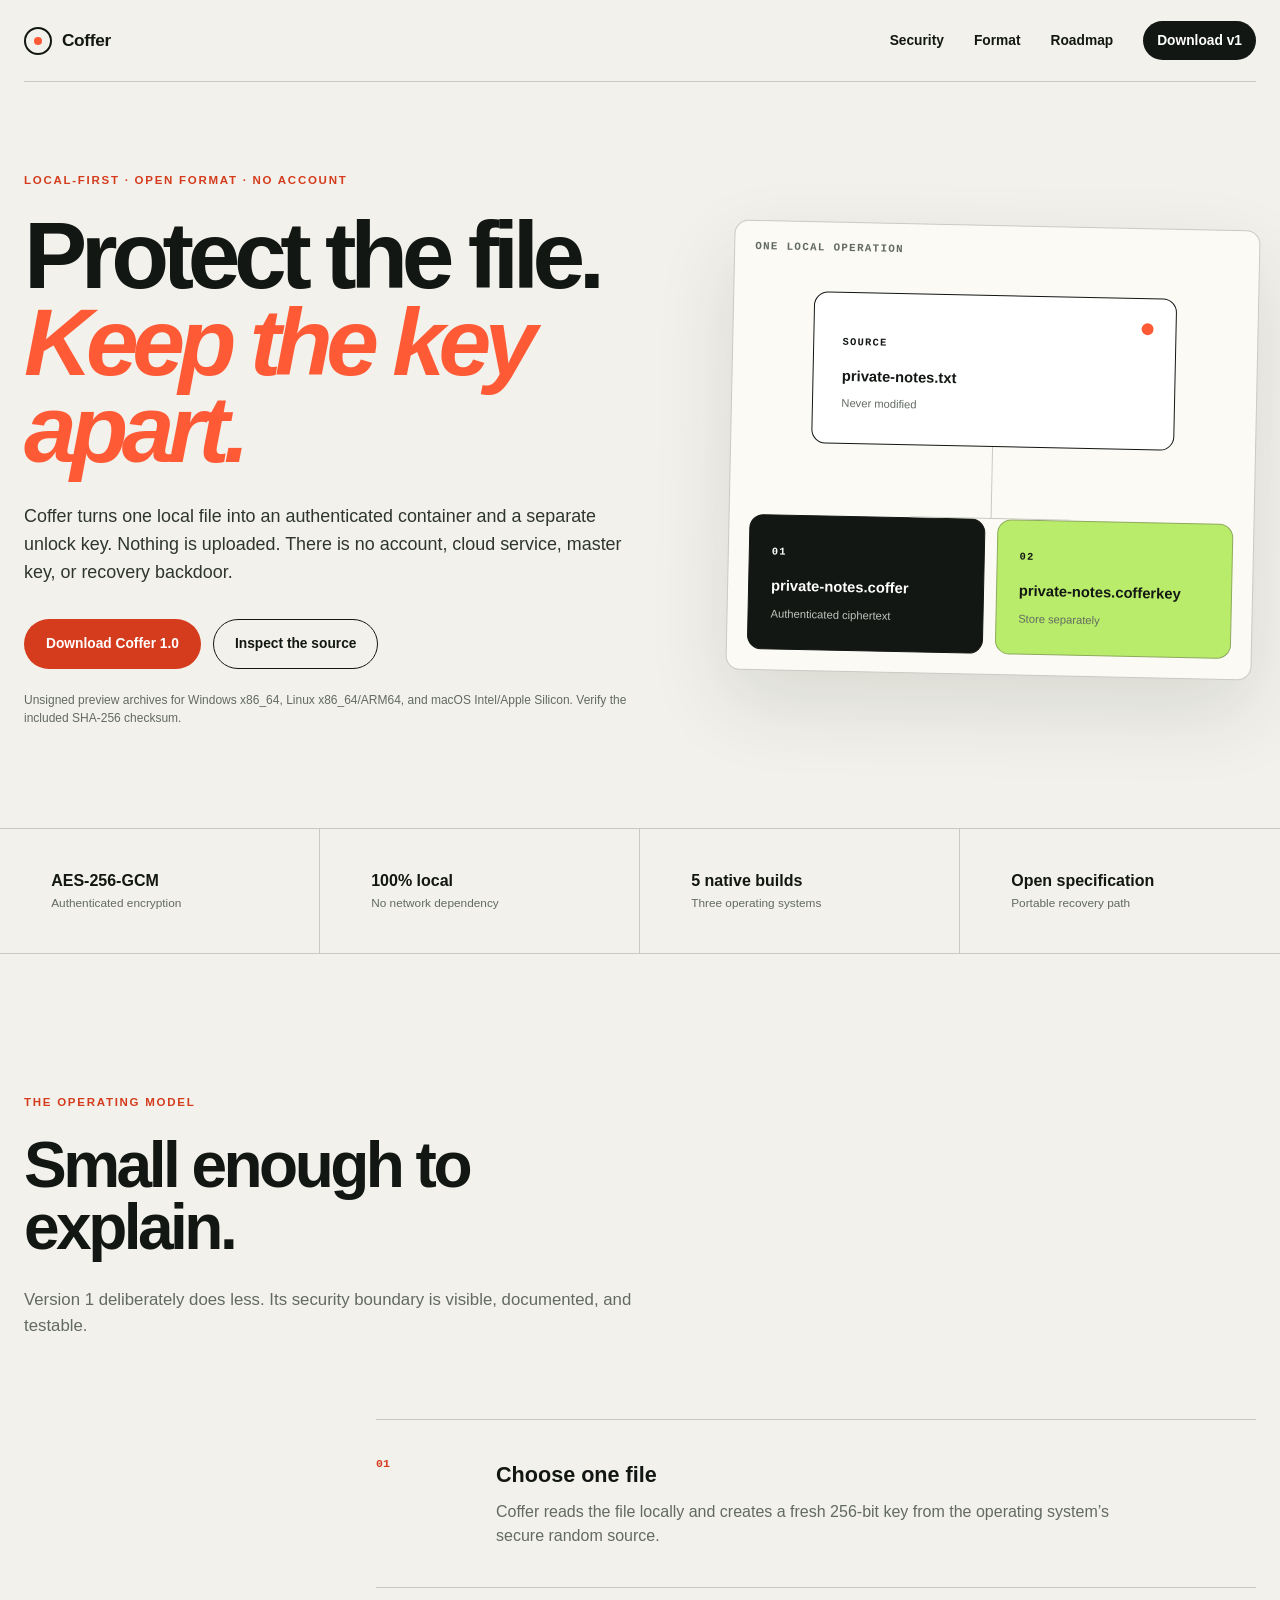
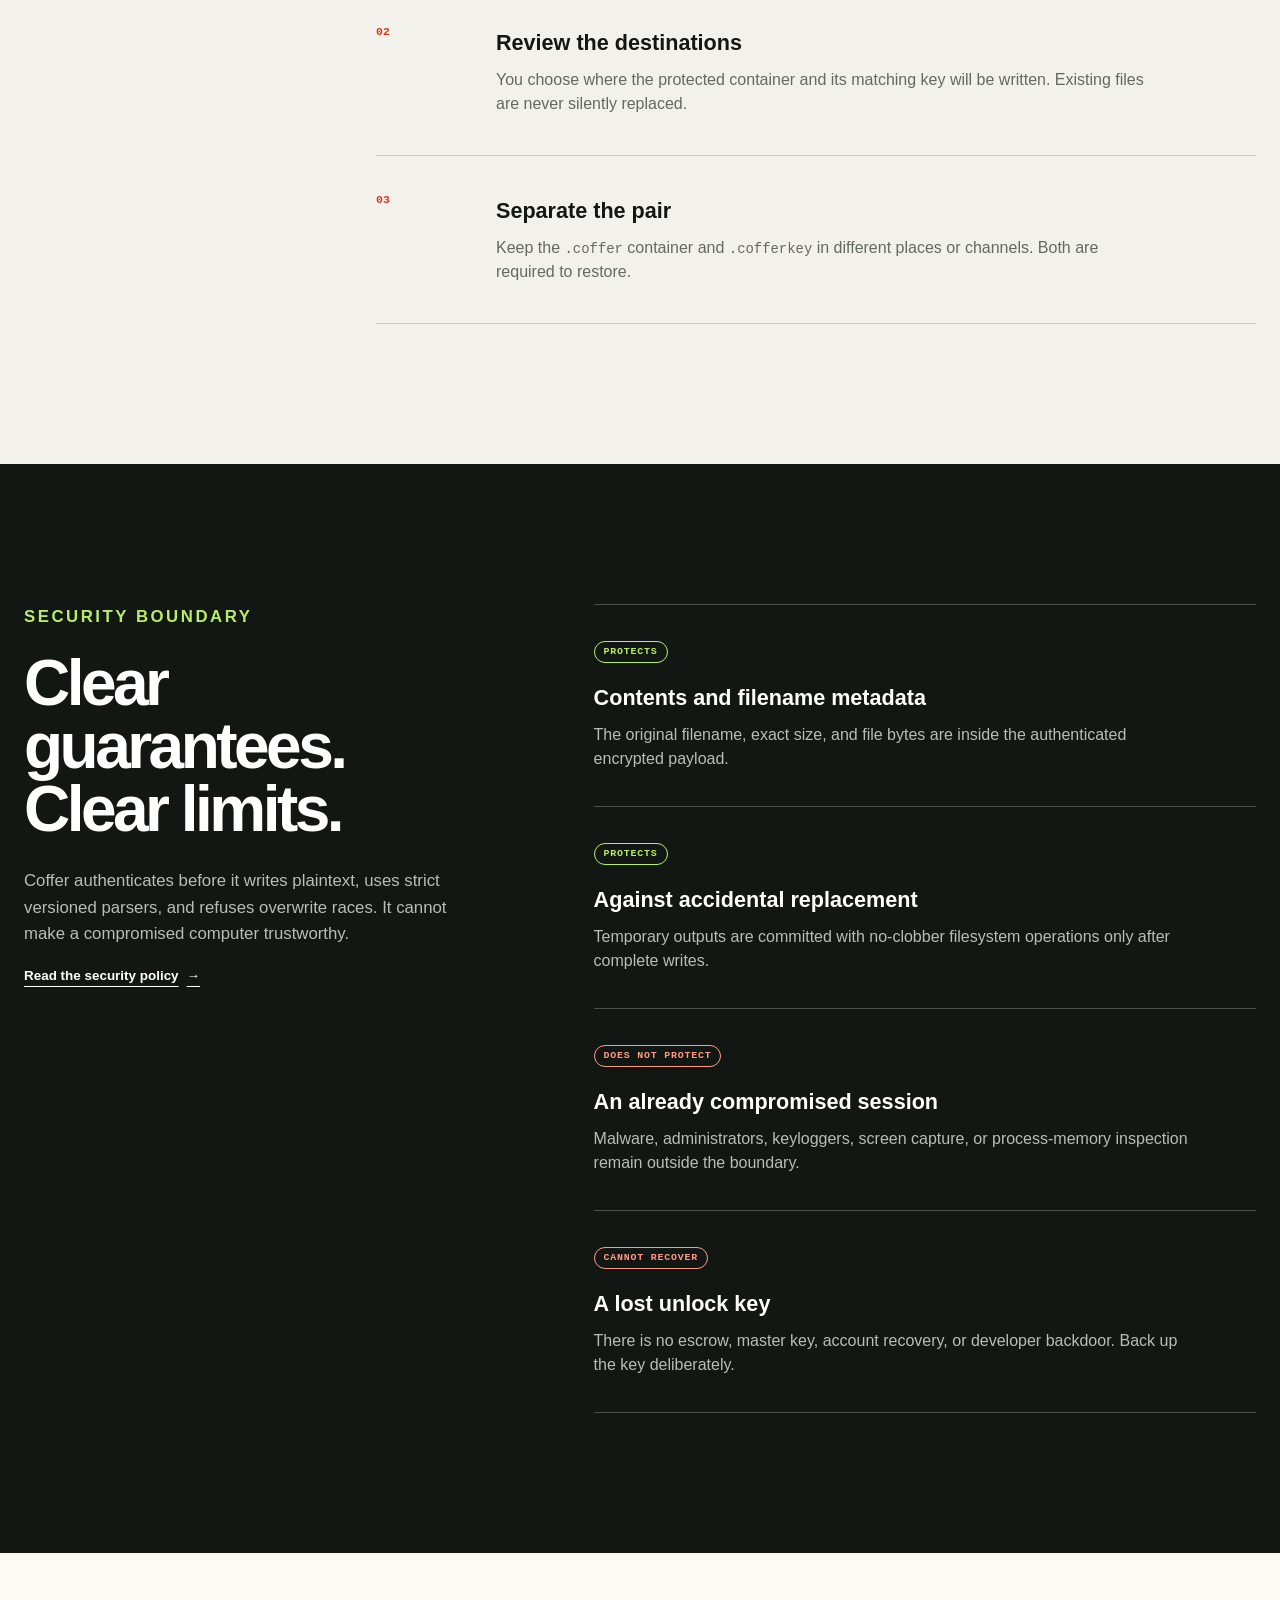
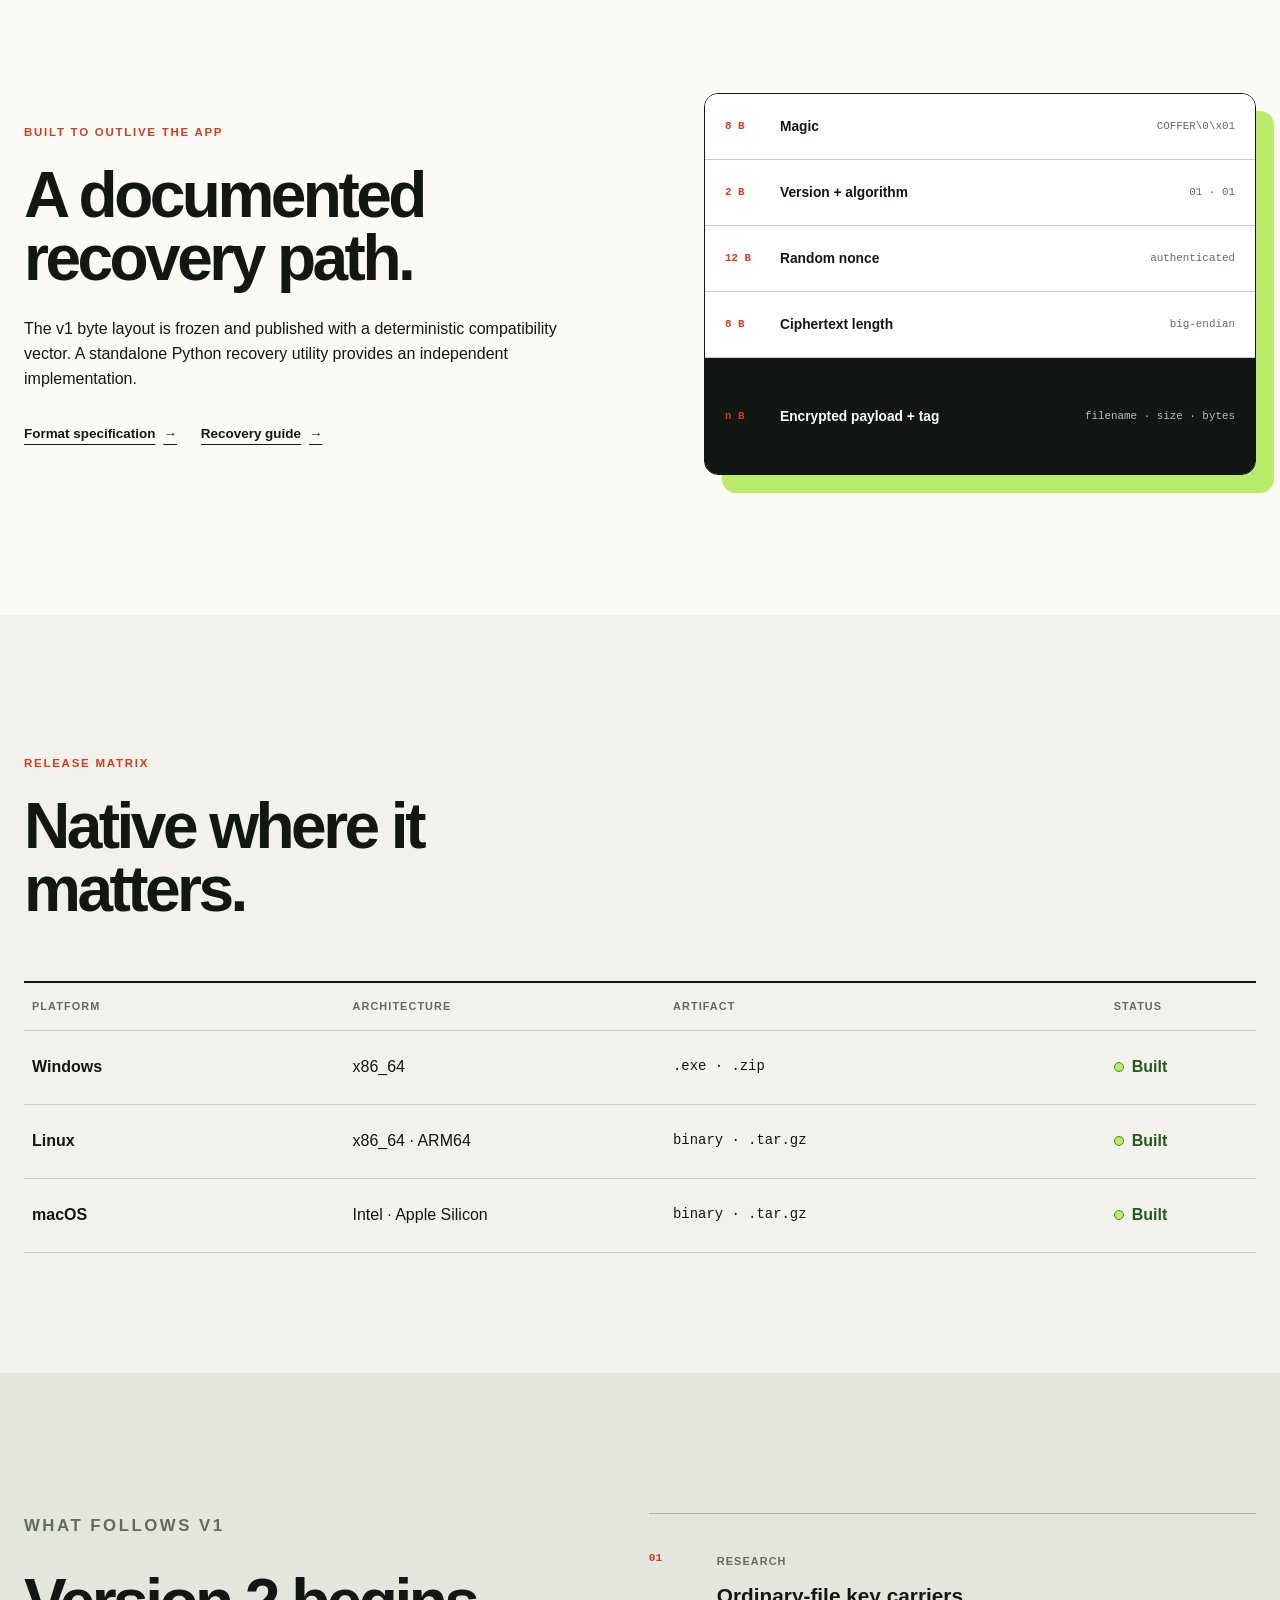
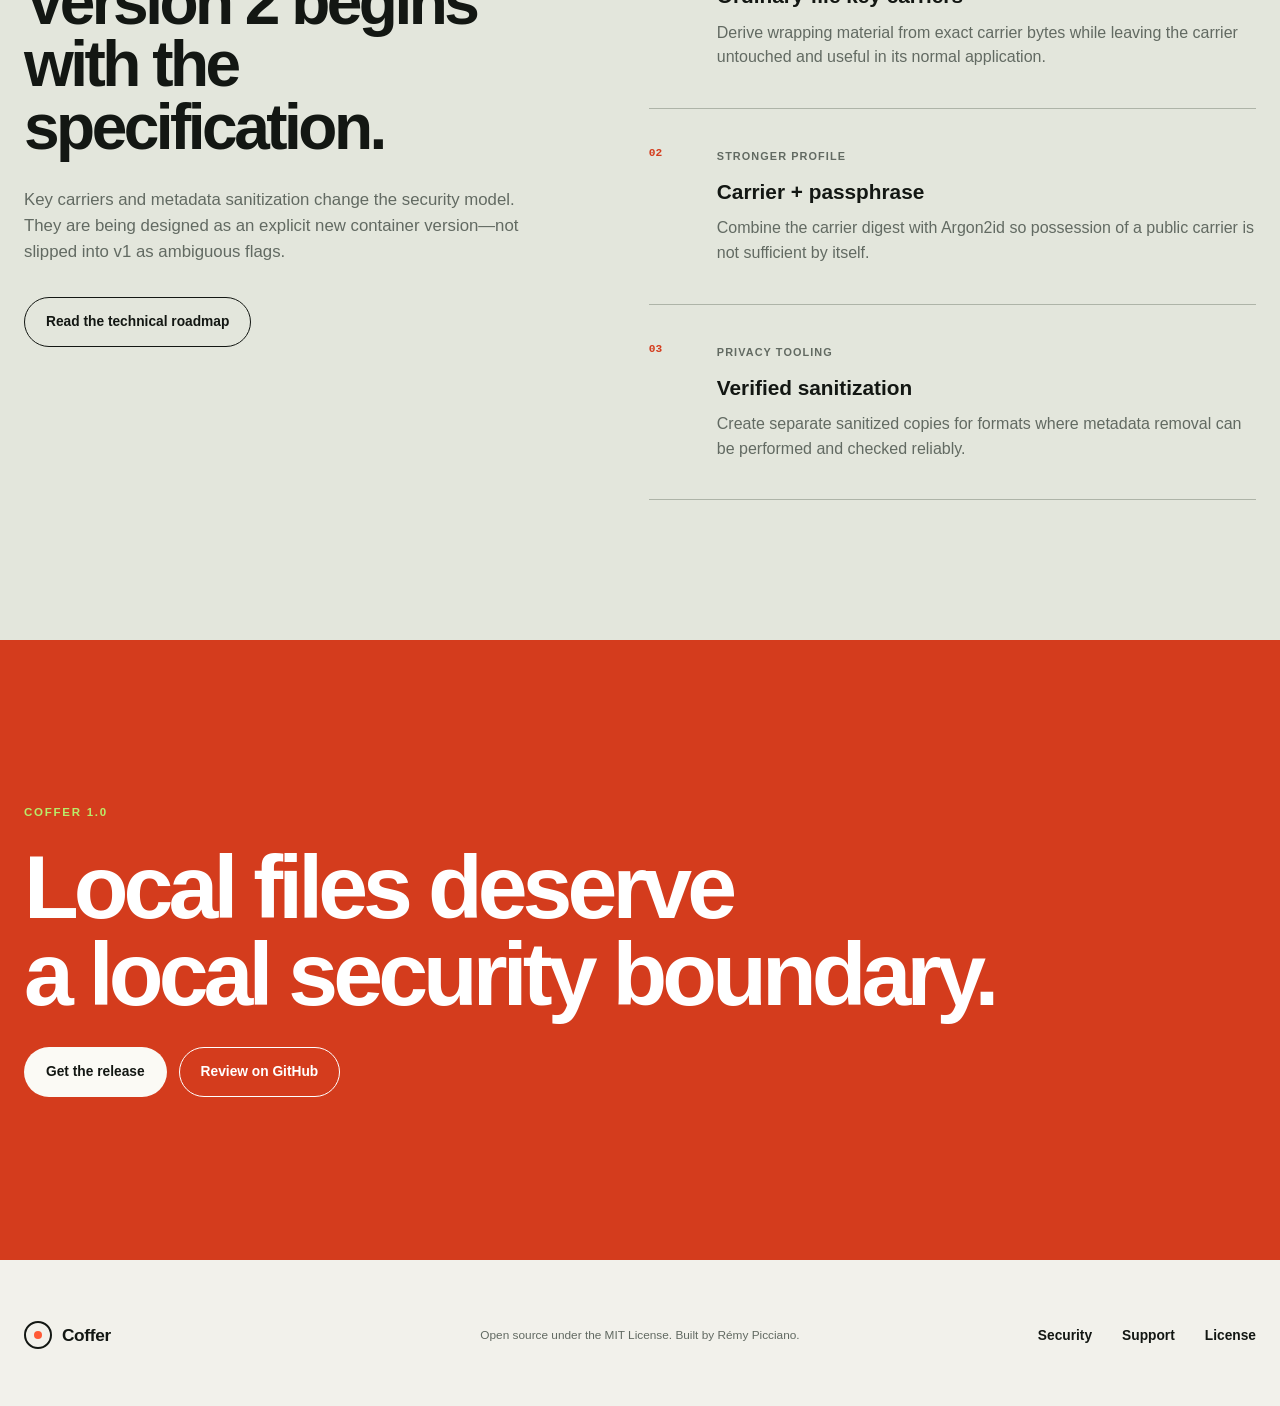
==== site/index.html @ 962eacc4 "feat(site): launch Coffer project pages" ====
<!doctype html>
<html lang="en">
  <head>
    <meta charset="utf-8">
    <meta name="viewport" content="width=device-width, initial-scale=1">
    <meta name="theme-color" content="#131713">
    <meta name="description" content="Coffer is a local-first desktop application for authenticated file encryption on macOS, Windows, and Linux.">
    <meta property="og:title" content="Coffer — protect a file, keep the key apart">
    <meta property="og:description" content="Auditable, local-first file protection with a documented open format and no recovery backdoor.">
    <meta property="og:type" content="website">
    <meta property="og:url" content="https://remypicciano.github.io/coffer/">
    <title>Coffer — local-first file protection</title>
    <link rel="canonical" href="https://remypicciano.github.io/coffer/">
    <link rel="manifest" href="site.webmanifest">
    <link rel="stylesheet" href="styles.css">
  </head>
  <body>
    <a class="skip-link" href="#main">Skip to content</a>
    <header class="site-header">
      <a class="wordmark" href="#top" aria-label="Coffer home">
        <span class="mark" aria-hidden="true"><span></span></span>
        <span>Coffer</span>
      </a>
      <nav aria-label="Primary navigation">
        <a href="#security">Security</a>
        <a href="#format">Format</a>
        <a href="#roadmap">Roadmap</a>
        <a class="nav-download" href="https://github.com/remypicciano/coffer/releases/latest">Download v1</a>
      </nav>
    </header>

    <main id="main">
      <section class="hero" id="top" aria-labelledby="hero-title">
        <div class="hero-copy">
          <p class="eyebrow">Local-first · open format · no account</p>
          <h1 id="hero-title">Protect the file.<br><em>Keep the key apart.</em></h1>
          <p class="lede">Coffer turns one local file into an authenticated container and a separate unlock key. Nothing is uploaded. There is no account, cloud service, master key, or recovery backdoor.</p>
          <div class="hero-actions">
            <a class="button button-primary" href="https://github.com/remypicciano/coffer/releases/latest">Download Coffer 1.0</a>
            <a class="button button-secondary" href="https://github.com/remypicciano/coffer">Inspect the source</a>
          </div>
          <p class="release-note">Unsigned preview archives for Windows x86_64, Linux x86_64/ARM64, and macOS Intel/Apple Silicon. Verify the included SHA-256 checksum.</p>
        </div>

        <div class="artifact" aria-label="Diagram showing one source file becoming a protected container and a separate key">
          <div class="artifact-label">One local operation</div>
          <div class="source-file">
            <span class="file-corner" aria-hidden="true"></span>
            <span class="file-type">SOURCE</span>
            <strong>private-notes.txt</strong>
            <small>Never modified</small>
          </div>
          <div class="split-line" aria-hidden="true"><span></span></div>
          <div class="outputs">
            <div class="output output-dark">
              <span>01</span>
              <strong>private-notes.coffer</strong>
              <small>Authenticated ciphertext</small>
            </div>
            <div class="output output-key">
              <span>02</span>
              <strong>private-notes.cofferkey</strong>
              <small>Store separately</small>
            </div>
          </div>
        </div>
      </section>

      <section class="proof-strip" aria-label="Version 1 release facts">
        <div><strong>AES-256-GCM</strong><span>Authenticated encryption</span></div>
        <div><strong>100% local</strong><span>No network dependency</span></div>
        <div><strong>5 native builds</strong><span>Three operating systems</span></div>
        <div><strong>Open specification</strong><span>Portable recovery path</span></div>
      </section>

      <section class="section how" aria-labelledby="how-title">
        <div class="section-heading">
          <p class="eyebrow">The operating model</p>
          <h2 id="how-title">Small enough to explain.</h2>
          <p>Version 1 deliberately does less. Its security boundary is visible, documented, and testable.</p>
        </div>
        <ol class="steps">
          <li>
            <span class="step-number">01</span>
            <div><h3>Choose one file</h3><p>Coffer reads the file locally and creates a fresh 256-bit key from the operating system’s secure random source.</p></div>
          </li>
          <li>
            <span class="step-number">02</span>
            <div><h3>Review the destinations</h3><p>You choose where the protected container and its matching key will be written. Existing files are never silently replaced.</p></div>
          </li>
          <li>
            <span class="step-number">03</span>
            <div><h3>Separate the pair</h3><p>Keep the <code>.coffer</code> container and <code>.cofferkey</code> in different places or channels. Both are required to restore.</p></div>
          </li>
        </ol>
      </section>

      <section class="section security" id="security" aria-labelledby="security-title">
        <div class="security-intro">
          <p class="eyebrow light">Security boundary</p>
          <h2 id="security-title">Clear guarantees.<br>Clear limits.</h2>
          <p>Coffer authenticates before it writes plaintext, uses strict versioned parsers, and refuses overwrite races. It cannot make a compromised computer trustworthy.</p>
          <a class="text-link light" href="https://github.com/remypicciano/coffer/blob/main/SECURITY.md">Read the security policy <span aria-hidden="true">→</span></a>
        </div>
        <div class="boundary-list">
          <article>
            <span class="status status-yes">Protects</span>
            <h3>Contents and filename metadata</h3>
            <p>The original filename, exact size, and file bytes are inside the authenticated encrypted payload.</p>
          </article>
          <article>
            <span class="status status-yes">Protects</span>
            <h3>Against accidental replacement</h3>
            <p>Temporary outputs are committed with no-clobber filesystem operations only after complete writes.</p>
          </article>
          <article>
            <span class="status status-no">Does not protect</span>
            <h3>An already compromised session</h3>
            <p>Malware, administrators, keyloggers, screen capture, or process-memory inspection remain outside the boundary.</p>
          </article>
          <article>
            <span class="status status-no">Cannot recover</span>
            <h3>A lost unlock key</h3>
            <p>There is no escrow, master key, account recovery, or developer backdoor. Back up the key deliberately.</p>
          </article>
        </div>
      </section>

      <section class="section format" id="format" aria-labelledby="format-title">
        <div class="format-grid">
          <div class="section-heading">
            <p class="eyebrow">Built to outlive the app</p>
            <h2 id="format-title">A documented recovery path.</h2>
            <p>The v1 byte layout is frozen and published with a deterministic compatibility vector. A standalone Python recovery utility provides an independent implementation.</p>
            <div class="link-row">
              <a class="text-link" href="https://github.com/remypicciano/coffer/blob/main/docs/coffer-format-v1.md">Format specification <span aria-hidden="true">→</span></a>
              <a class="text-link" href="https://github.com/remypicciano/coffer/blob/main/docs/recovery.md">Recovery guide <span aria-hidden="true">→</span></a>
            </div>
          </div>
          <div class="format-stack" aria-label="Coffer version 1 container layout">
            <div class="byte-row"><span>8 B</span><strong>Magic</strong><code>COFFER\0\x01</code></div>
            <div class="byte-row"><span>2 B</span><strong>Version + algorithm</strong><code>01 · 01</code></div>
            <div class="byte-row"><span>12 B</span><strong>Random nonce</strong><code>authenticated</code></div>
            <div class="byte-row"><span>8 B</span><strong>Ciphertext length</strong><code>big-endian</code></div>
            <div class="byte-row byte-encrypted"><span>n B</span><strong>Encrypted payload + tag</strong><code>filename · size · bytes</code></div>
          </div>
        </div>
      </section>

      <section class="section builds" aria-labelledby="builds-title">
        <div class="section-heading compact">
          <p class="eyebrow">Release matrix</p>
          <h2 id="builds-title">Native where it matters.</h2>
        </div>
        <div class="build-table" role="table" aria-label="Available release builds">
          <div class="build-row build-head" role="row"><span role="columnheader">Platform</span><span role="columnheader">Architecture</span><span role="columnheader">Artifact</span><span role="columnheader">Status</span></div>
          <div class="build-row" role="row"><strong role="cell">Windows</strong><span role="cell">x86_64</span><code role="cell">.exe · .zip</code><span role="cell" class="build-status">Built</span></div>
          <div class="build-row" role="row"><strong role="cell">Linux</strong><span role="cell">x86_64 · ARM64</span><code role="cell">binary · .tar.gz</code><span role="cell" class="build-status">Built</span></div>
          <div class="build-row" role="row"><strong role="cell">macOS</strong><span role="cell">Intel · Apple Silicon</span><code role="cell">binary · .tar.gz</code><span role="cell" class="build-status">Built</span></div>
        </div>
      </section>

      <section class="section roadmap" id="roadmap" aria-labelledby="roadmap-title">
        <div class="roadmap-lead">
          <p class="eyebrow">What follows v1</p>
          <h2 id="roadmap-title">Version 2 begins with the specification.</h2>
          <p>Key carriers and metadata sanitization change the security model. They are being designed as an explicit new container version—not slipped into v1 as ambiguous flags.</p>
          <a class="button button-secondary" href="https://github.com/remypicciano/coffer/blob/main/docs/roadmap.md">Read the technical roadmap</a>
        </div>
        <div class="roadmap-items">
          <article><span>Research</span><h3>Ordinary-file key carriers</h3><p>Derive wrapping material from exact carrier bytes while leaving the carrier untouched and useful in its normal application.</p></article>
          <article><span>Stronger profile</span><h3>Carrier + passphrase</h3><p>Combine the carrier digest with Argon2id so possession of a public carrier is not sufficient by itself.</p></article>
          <article><span>Privacy tooling</span><h3>Verified sanitization</h3><p>Create separate sanitized copies for formats where metadata removal can be performed and checked reliably.</p></article>
        </div>
      </section>

      <section class="closing" aria-labelledby="closing-title">
        <p class="eyebrow light">Coffer 1.0</p>
        <h2 id="closing-title">Local files deserve<br>a local security boundary.</h2>
        <div class="hero-actions">
          <a class="button button-paper" href="https://github.com/remypicciano/coffer/releases/latest">Get the release</a>
          <a class="button button-outline" href="https://github.com/remypicciano/coffer">Review on GitHub</a>
        </div>
      </section>
    </main>

    <footer>
      <a class="wordmark" href="#top"><span class="mark" aria-hidden="true"><span></span></span><span>Coffer</span></a>
      <p>Open source under the MIT License. Built by Rémy Picciano.</p>
      <nav aria-label="Footer navigation">
        <a href="https://github.com/remypicciano/coffer/blob/main/SECURITY.md">Security</a>
        <a href="https://github.com/remypicciano/coffer/blob/main/SUPPORT.md">Support</a>
        <a href="https://github.com/remypicciano/coffer/blob/main/LICENSE">License</a>
      </nav>
    </footer>
  </body>
</html>
---- site/styles.css ----
:root {
  color-scheme: light;
  --ink: #131713;
  --ink-soft: #2e352f;
  --paper: #f2f1eb;
  --paper-strong: #fbfaf5;
  --line: #c9cbc2;
  --muted: #626a62;
  --accent: #ff5a36;
  --accent-dark: #d43c1d;
  --green: #b9ec6a;
  --radius: 14px;
  --max: 1280px;
  font-family: "Avenir Next", Avenir, "Segoe UI", Helvetica, Arial, sans-serif;
  font-synthesis: none;
}

* { box-sizing: border-box; }
html { scroll-behavior: smooth; }
body { margin: 0; color: var(--ink); background: var(--paper); line-height: 1.55; }
a { color: inherit; }
code { font-family: "SFMono-Regular", Consolas, "Liberation Mono", monospace; font-size: .87em; }

.skip-link { position: fixed; top: 12px; left: 12px; z-index: 100; padding: 10px 14px; background: var(--ink); color: white; transform: translateY(-150%); }
.skip-link:focus { transform: translateY(0); }
.site-header, footer { width: min(calc(100% - 48px), var(--max)); margin-inline: auto; }
.site-header { min-height: 82px; display: flex; align-items: center; justify-content: space-between; border-bottom: 1px solid var(--line); }
.wordmark { display: inline-flex; align-items: center; gap: 10px; color: var(--ink); text-decoration: none; font-size: 1.08rem; font-weight: 750; letter-spacing: -.02em; }
.mark { width: 28px; height: 28px; display: grid; place-items: center; border: 2px solid currentColor; border-radius: 50%; }
.mark span { width: 8px; height: 8px; background: var(--accent); border-radius: 50%; }
.site-header nav, footer nav { display: flex; align-items: center; gap: 30px; }
.site-header nav a, footer nav a { text-decoration: none; font-size: .86rem; font-weight: 650; }
.site-header nav a:hover, footer nav a:hover { text-decoration: underline; text-underline-offset: 5px; }
.nav-download { padding: 9px 14px; color: white; background: var(--ink); border-radius: 999px; }

.hero { width: min(calc(100% - 48px), var(--max)); margin: 0 auto; min-height: 720px; display: grid; grid-template-columns: 1.08fr .92fr; align-items: center; gap: clamp(40px, 7vw, 110px); padding: 90px 0 100px; }
.eyebrow { margin: 0 0 22px; color: var(--accent-dark); font-size: .72rem; font-weight: 800; letter-spacing: .15em; text-transform: uppercase; }
.eyebrow.light { color: var(--green); }
h1, h2, h3, p { margin-top: 0; }
h1 { max-width: 760px; margin-bottom: 30px; font-size: clamp(3.4rem, 7.4vw, 7.2rem); line-height: .92; letter-spacing: -.068em; font-weight: 760; }
h1 em { color: var(--accent); font-family: inherit; font-weight: 760; }
.lede { max-width: 650px; margin-bottom: 32px; color: var(--ink-soft); font-size: clamp(1.05rem, 1.4vw, 1.25rem); }
.hero-actions { display: flex; flex-wrap: wrap; gap: 12px; }
.button { min-height: 50px; display: inline-flex; align-items: center; justify-content: center; padding: 0 21px; border: 1px solid transparent; border-radius: 999px; text-decoration: none; font-size: .86rem; font-weight: 760; white-space: nowrap; transition: transform .16s ease, background .16s ease, border-color .16s ease; }
.button:hover { transform: translateY(-2px); }
.button:active { transform: translateY(1px); }
.button-primary { color: white; background: var(--accent-dark); }
.button-primary:hover { background: #b92e13; }
.button-secondary { border-color: var(--ink); background: transparent; }
.button-secondary:hover { background: var(--paper-strong); }
.release-note { max-width: 610px; margin: 22px 0 0; color: var(--muted); font-size: .75rem; }

.artifact { position: relative; padding: 20px; border: 1px solid var(--line); border-radius: var(--radius); background: var(--paper-strong); box-shadow: 0 32px 80px rgba(41, 46, 40, .12); transform: rotate(1.2deg); }
.artifact-label { margin-bottom: 38px; color: var(--muted); font: 700 .68rem/1 "SFMono-Regular", Consolas, monospace; letter-spacing: .12em; text-transform: uppercase; }
.source-file { position: relative; width: 75%; margin: auto; padding: 35px 28px 28px; border: 1px solid var(--ink); border-radius: var(--radius); background: white; }
.source-file::after { content: ""; position: absolute; right: 22px; top: 24px; width: 12px; height: 12px; background: var(--accent); border-radius: 50%; }
.source-file strong, .output strong { display: block; margin: 12px 0 3px; font-size: .92rem; overflow-wrap: anywhere; }
.source-file small, .output small { color: var(--muted); font-size: .7rem; }
.file-type, .output > span { font: 700 .65rem/1 "SFMono-Regular", Consolas, monospace; letter-spacing: .12em; }
.split-line { height: 72px; display: grid; place-items: center; }
.split-line span { width: 1px; height: 100%; background: var(--line); position: relative; }
.split-line span::after { content: ""; position: absolute; left: -80px; bottom: 0; width: 160px; height: 1px; background: var(--line); }
.outputs { display: grid; grid-template-columns: 1fr 1fr; gap: 12px; }
.output { min-height: 135px; padding: 22px; border: 1px solid var(--line); border-radius: var(--radius); }
.output-dark { color: white; background: var(--ink); border-color: var(--ink); }
.output-dark small { color: #bfc5bd; }
.output-key { background: var(--green); border-color: #8eaa5c; }

.proof-strip { display: grid; grid-template-columns: repeat(4, 1fr); border-block: 1px solid var(--line); }
.proof-strip div { min-height: 124px; display: flex; flex-direction: column; justify-content: center; padding: 24px clamp(24px, 4vw, 60px); border-right: 1px solid var(--line); }
.proof-strip div:last-child { border-right: 0; }
.proof-strip strong { font-size: 1rem; }
.proof-strip span { color: var(--muted); font-size: .74rem; }

.section { padding: 140px max(24px, calc((100vw - var(--max)) / 2)); }
.section-heading { max-width: 620px; }
.section-heading h2, .security-intro h2, .roadmap-lead h2, .closing h2 { margin-bottom: 28px; font-size: clamp(2.7rem, 5vw, 5.2rem); line-height: .98; letter-spacing: -.055em; }
.section-heading > p:last-child, .security-intro > p, .roadmap-lead > p { color: var(--muted); font-size: 1.05rem; }
.steps { max-width: 880px; margin: 80px 0 0 auto; padding: 0; list-style: none; border-top: 1px solid var(--line); }
.steps li { display: grid; grid-template-columns: 100px 1fr; gap: 20px; padding: 38px 0; border-bottom: 1px solid var(--line); }
.step-number { color: var(--accent-dark); font: 700 .72rem/1 "SFMono-Regular", Consolas, monospace; }
.steps h3 { margin-bottom: 8px; font-size: 1.35rem; }
.steps p { max-width: 650px; margin-bottom: 0; color: var(--muted); }

.security { display: grid; grid-template-columns: .8fr 1.2fr; gap: clamp(60px, 10vw, 150px); color: white; background: var(--ink); }
.security-intro { align-self: start; position: sticky; top: 40px; }
.security-intro > p { color: #b8beb7; }
.text-link { display: inline-flex; gap: 8px; align-items: center; font-size: .84rem; font-weight: 750; text-underline-offset: 6px; }
.text-link.light { color: white; }
.boundary-list { border-top: 1px solid #4a504a; }
.boundary-list article { padding: 32px 0 34px; border-bottom: 1px solid #4a504a; }
.boundary-list h3 { margin: 18px 0 8px; font-size: 1.35rem; }
.boundary-list p { max-width: 600px; margin: 0; color: #b8beb7; }
.status { display: inline-flex; padding: 5px 9px; border: 1px solid currentColor; border-radius: 999px; font: 700 .62rem/1 "SFMono-Regular", Consolas, monospace; letter-spacing: .08em; text-transform: uppercase; }
.status-yes { color: var(--green); }
.status-no { color: #ff9b83; }

.format { background: var(--paper-strong); }
.format-grid { display: grid; grid-template-columns: 1fr 1fr; align-items: center; gap: clamp(60px, 10vw, 150px); }
.link-row { display: flex; flex-wrap: wrap; gap: 24px; margin-top: 32px; }
.format-stack { border: 1px solid var(--ink); border-radius: var(--radius); overflow: hidden; box-shadow: 18px 18px 0 var(--green); }
.byte-row { display: grid; grid-template-columns: 55px 1fr auto; align-items: center; min-height: 66px; padding: 12px 20px; border-bottom: 1px solid var(--line); background: white; }
.byte-row:last-child { border-bottom: 0; }
.byte-row > span { color: var(--accent-dark); font: 700 .68rem/1 "SFMono-Regular", Consolas, monospace; }
.byte-row strong { font-size: .86rem; }
.byte-row code { color: var(--muted); font-size: .68rem; }
.byte-encrypted { min-height: 116px; color: white; background: var(--ink); }
.byte-encrypted code { color: #b8beb7; }

.builds { padding-bottom: 120px; }
.section-heading.compact { margin-bottom: 60px; }
.build-table { border-top: 2px solid var(--ink); }
.build-row { min-height: 74px; display: grid; grid-template-columns: 1fr 1fr 1.4fr .5fr; align-items: center; gap: 20px; border-bottom: 1px solid var(--line); }
.build-row > * { padding-inline: 8px; }
.build-head { min-height: 48px; color: var(--muted); font-size: .68rem; font-weight: 750; letter-spacing: .1em; text-transform: uppercase; }
.build-status { color: #235a20; font-weight: 760; }
.build-status::before { content: ""; display: inline-block; width: 8px; height: 8px; margin-right: 8px; background: var(--green); border: 1px solid #56802f; border-radius: 50%; }

.roadmap { display: grid; grid-template-columns: .9fr 1.1fr; gap: clamp(60px, 10vw, 160px); background: #e3e6dc; }
.roadmap-lead > p { margin-bottom: 32px; }
.roadmap-items { counter-reset: roadmap; border-top: 1px solid #aeb4a8; }
.roadmap-items article { position: relative; padding: 34px 0 38px 68px; border-bottom: 1px solid #aeb4a8; }
.roadmap-items article::before { counter-increment: roadmap; content: "0" counter(roadmap); position: absolute; left: 0; top: 39px; color: var(--accent-dark); font: 700 .7rem/1 "SFMono-Regular", Consolas, monospace; }
.roadmap-items article > span { color: var(--muted); font-size: .68rem; font-weight: 750; letter-spacing: .1em; text-transform: uppercase; }
.roadmap-items h3 { margin: 8px 0; font-size: 1.3rem; }
.roadmap-items p { margin: 0; color: var(--muted); }

.closing { min-height: 620px; display: flex; flex-direction: column; justify-content: center; align-items: flex-start; padding: 100px max(24px, calc((100vw - var(--max)) / 2)); color: white; background: var(--accent-dark); }
.closing h2 { max-width: 1000px; font-size: clamp(3.4rem, 7vw, 7.5rem); }
.button-paper { color: var(--ink); background: var(--paper-strong); }
.button-outline { color: white; border-color: white; }
.button-outline:hover { background: rgba(255,255,255,.1); }

footer { min-height: 150px; display: grid; grid-template-columns: 1fr auto 1fr; align-items: center; gap: 30px; }
footer p { margin: 0; color: var(--muted); font-size: .74rem; text-align: center; }
footer nav { justify-content: flex-end; }

:focus-visible { outline: 3px solid var(--accent); outline-offset: 4px; }

@media (max-width: 900px) {
  .site-header nav a:not(.nav-download) { display: none; }
  .hero, .security, .format-grid, .roadmap { grid-template-columns: 1fr; }
  .hero { padding-top: 70px; }
  .artifact { width: min(100%, 600px); margin-inline: auto; }
  .proof-strip { grid-template-columns: 1fr 1fr; }
  .proof-strip div:nth-child(2) { border-right: 0; }
  .proof-strip div:nth-child(-n+2) { border-bottom: 1px solid var(--line); }
  .security-intro { position: static; }
  .section { padding-block: 100px; }
  footer { grid-template-columns: 1fr; padding: 38px 0; text-align: center; }
  footer .wordmark, footer nav { justify-self: center; }
}

@media (max-width: 600px) {
  .site-header, .hero, footer { width: min(calc(100% - 32px), var(--max)); }
  .site-header { min-height: 70px; }
  .site-header nav { gap: 0; }
  .nav-download { padding: 8px 12px; }
  .hero { min-height: auto; padding: 58px 0 72px; }
  h1 { font-size: clamp(3rem, 15vw, 4.6rem); }
  .hero-actions { align-items: stretch; flex-direction: column; }
  .button { width: 100%; }
  .artifact { padding: 14px; }
  .artifact-label { margin-bottom: 24px; }
  .source-file { width: 92%; padding: 28px 20px 22px; }
  .outputs { grid-template-columns: 1fr; }
  .split-line { height: 48px; }
  .proof-strip { grid-template-columns: 1fr; }
  .proof-strip div { min-height: 94px; border-right: 0; border-bottom: 1px solid var(--line); }
  .proof-strip div:last-child { border-bottom: 0; }
  .steps { margin-top: 50px; }
  .steps li { grid-template-columns: 48px 1fr; }
  .byte-row { grid-template-columns: 45px 1fr; }
  .byte-row code { grid-column: 2; margin-top: 3px; }
  .format-stack { box-shadow: 9px 9px 0 var(--green); }
  .build-head { display: none; }
  .build-row { grid-template-columns: 1fr 1fr; padding: 18px 0; }
  .build-row code { color: var(--muted); }
  .roadmap-items article { padding-left: 48px; }
}

@media (prefers-reduced-motion: reduce) {
  html { scroll-behavior: auto; }
  *, *::before, *::after { transition-duration: .01ms !important; }
  .artifact { transform: none; }
}
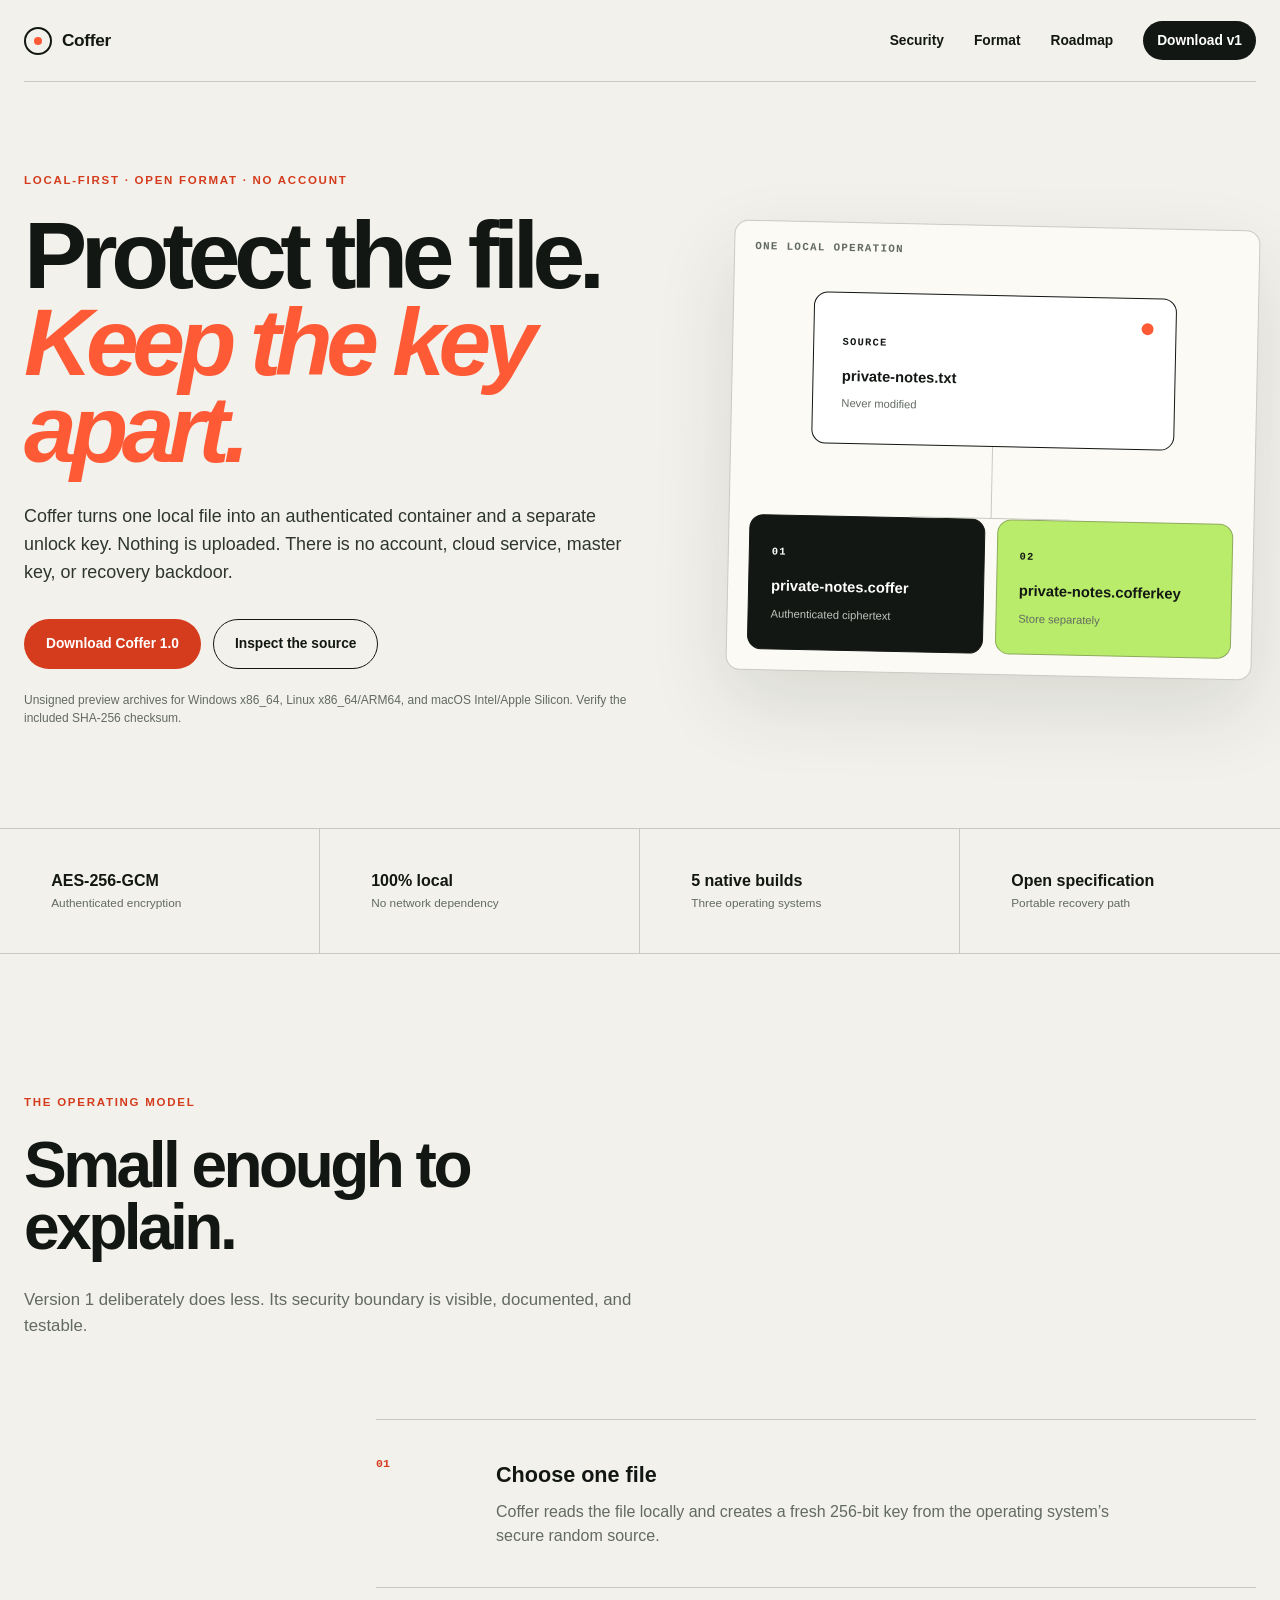
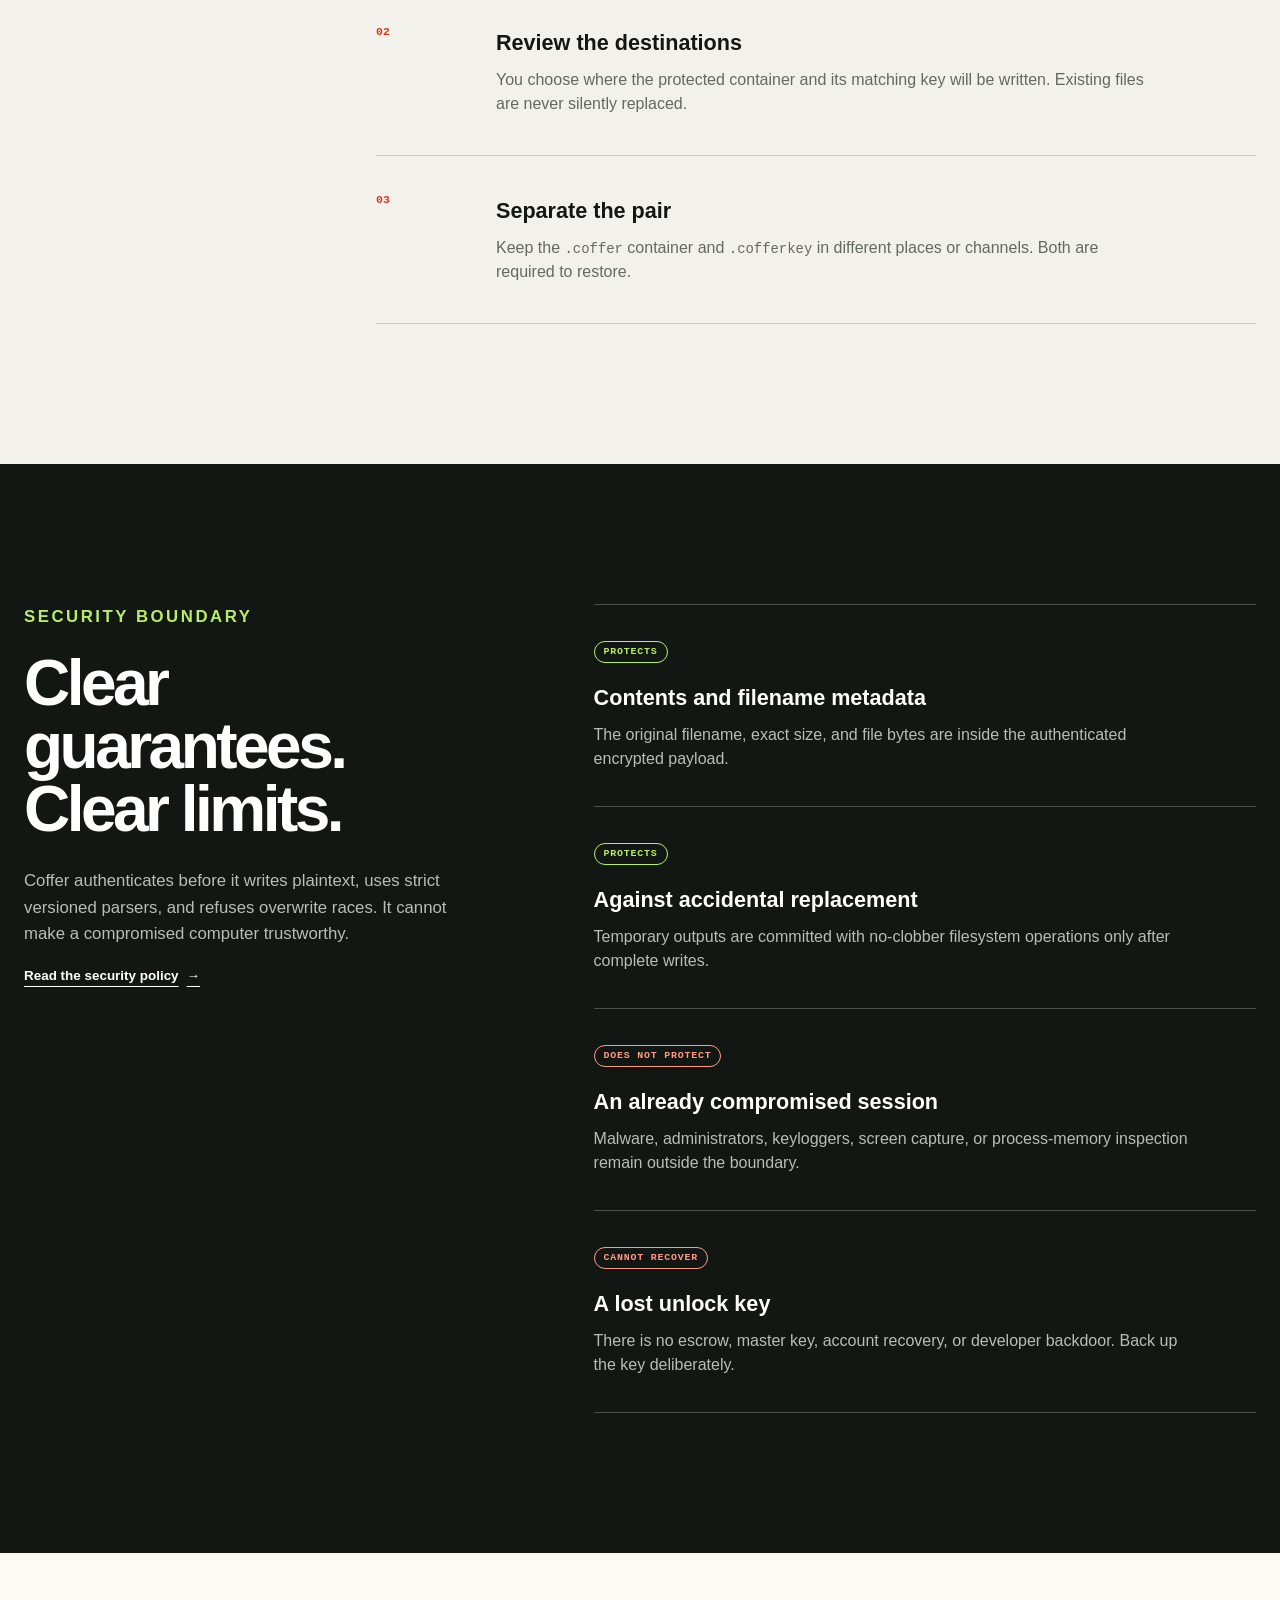
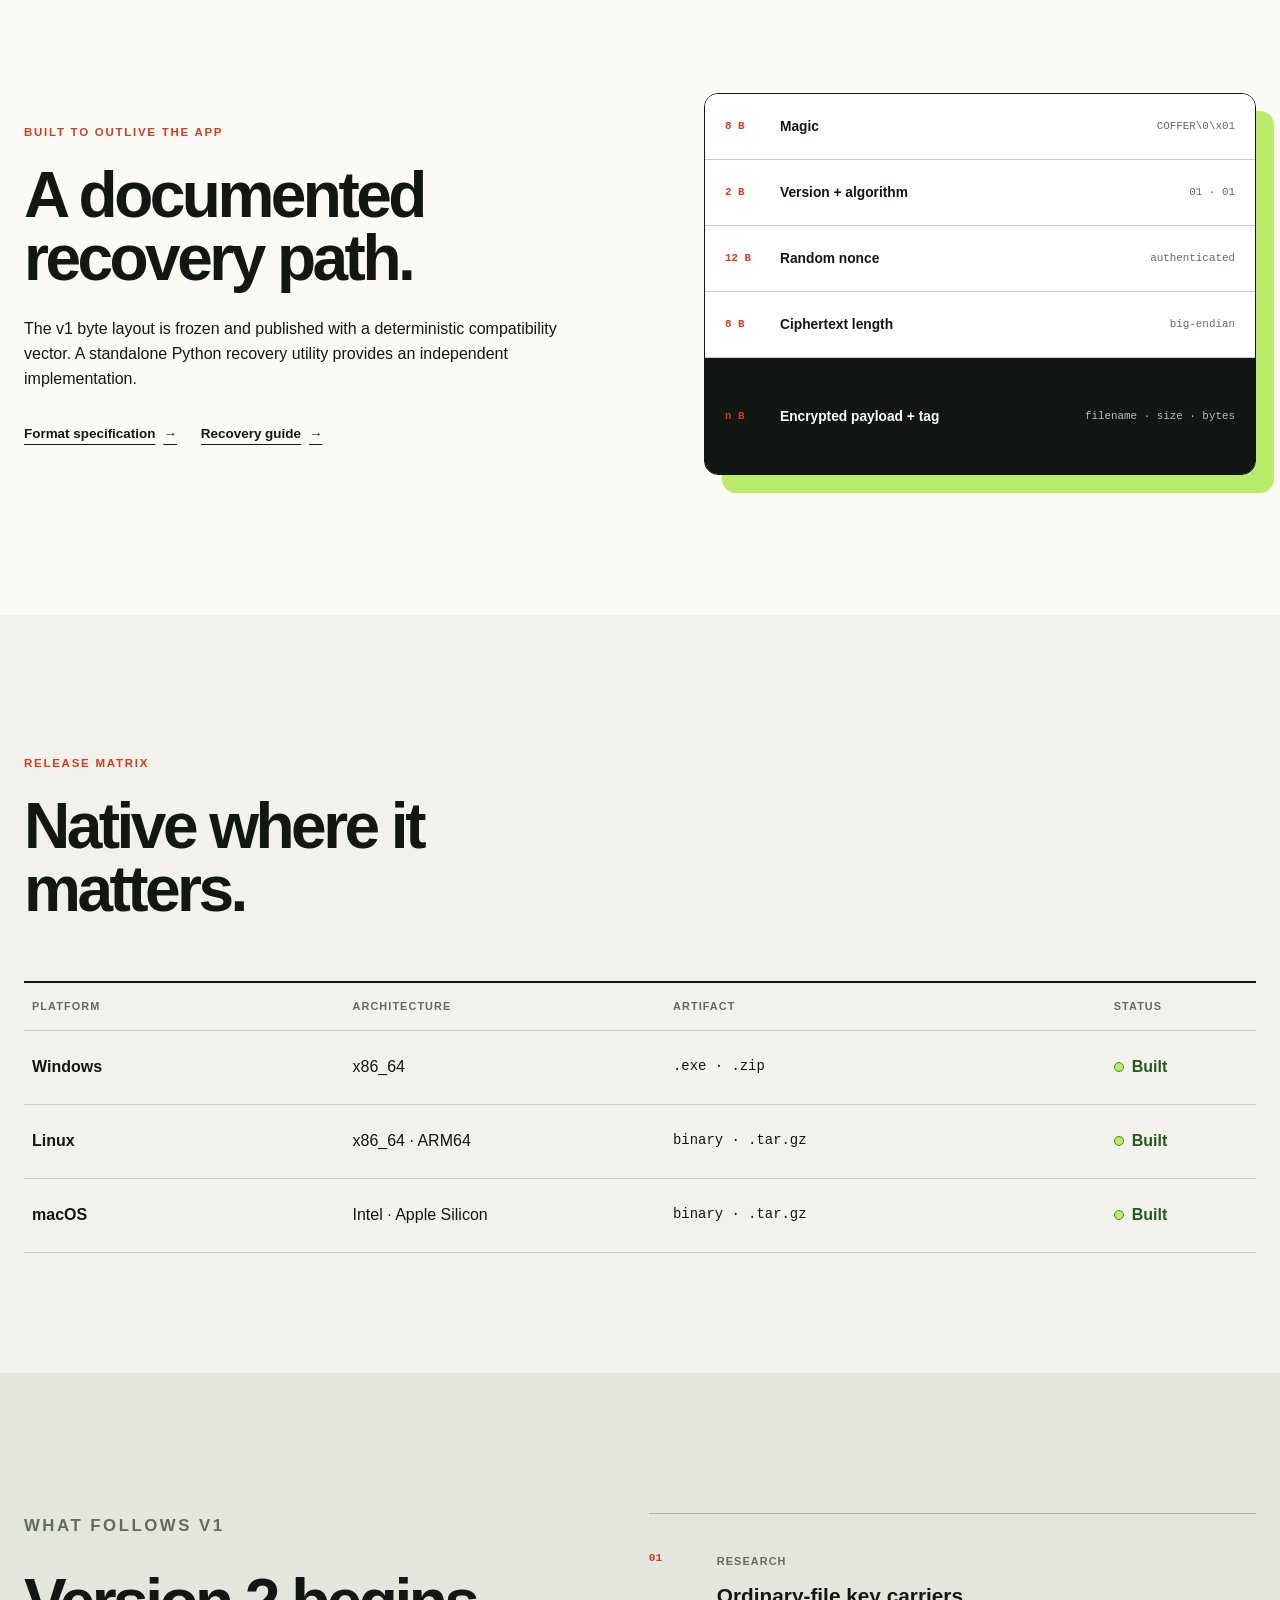
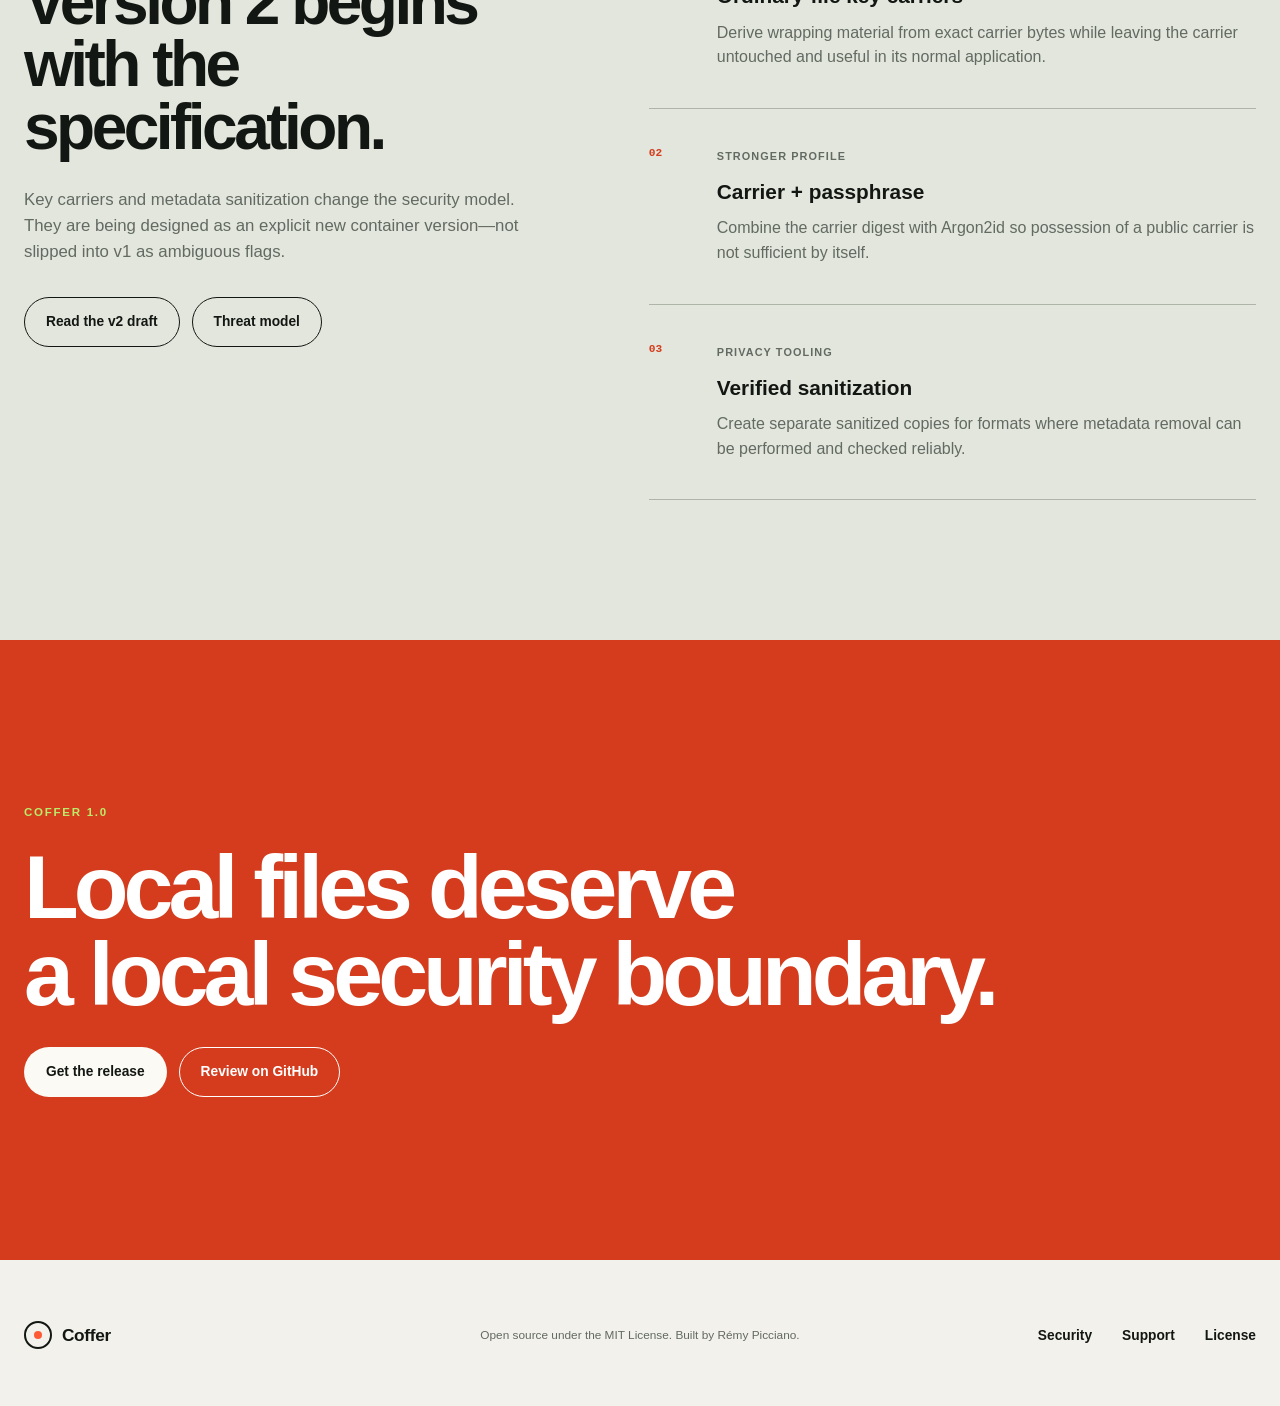
==== commit eea24565: "docs(v2): specify carrier security foundation" ====
--- a/site/index.html
+++ b/site/index.html
@@ -165,7 +165,10 @@
           <p class="eyebrow">What follows v1</p>
           <h2 id="roadmap-title">Version 2 begins with the specification.</h2>
           <p>Key carriers and metadata sanitization change the security model. They are being designed as an explicit new container version—not slipped into v1 as ambiguous flags.</p>
-          <a class="button button-secondary" href="https://github.com/remypicciano/coffer/blob/main/docs/roadmap.md">Read the technical roadmap</a>
+          <div class="hero-actions">
+            <a class="button button-secondary" href="https://github.com/remypicciano/coffer/blob/main/docs/coffer-format-v2.md">Read the v2 draft</a>
+            <a class="button button-secondary" href="https://github.com/remypicciano/coffer/blob/main/docs/threat-model.md">Threat model</a>
+          </div>
         </div>
         <div class="roadmap-items">
           <article><span>Research</span><h3>Ordinary-file key carriers</h3><p>Derive wrapping material from exact carrier bytes while leaving the carrier untouched and useful in its normal application.</p></article>
